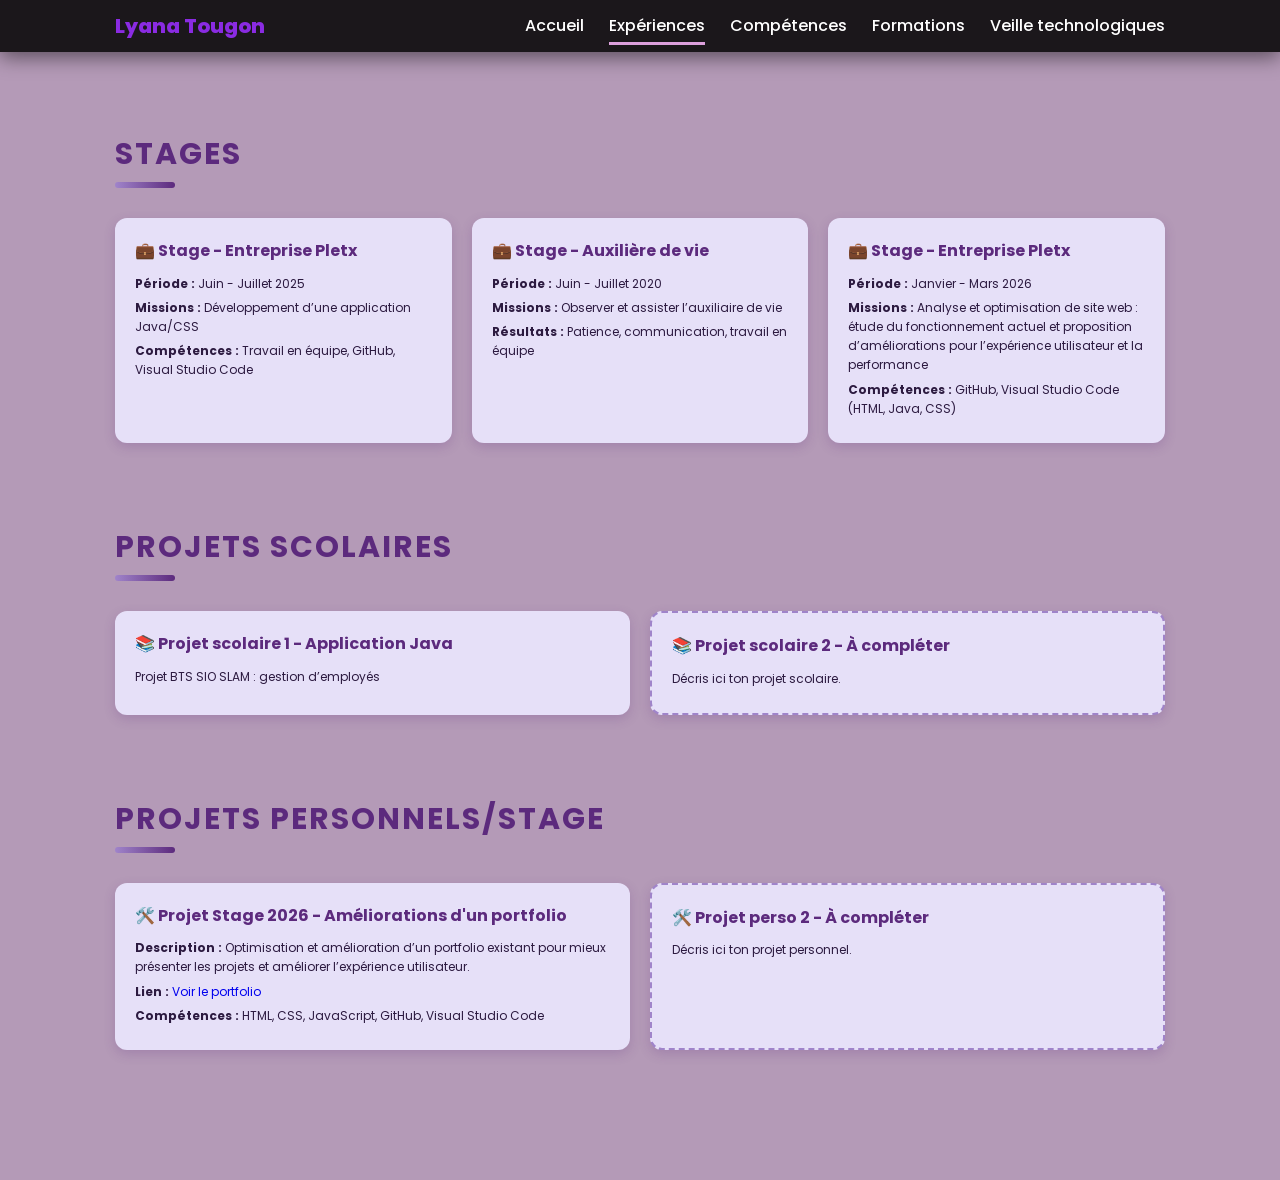
==== Experiences/experiences.html @ b2d7d59d "refaire portfolio" ====
<!DOCTYPE html>
<html lang="fr">
<head>
    <meta charset="UTF-8">
    <title>Expériences - Lyana Tougon</title>
    <!-- Google Fonts -->
    <link href="https://fonts.googleapis.com/css2?family=Poppins:wght@100;200;300;400;500;600;700&display=swap" rel="stylesheet">
    <!-- Font Awesome -->
    <link rel="stylesheet" href="https://cdnjs.cloudflare.com/ajax/libs/font-awesome/6.4.0/css/all.min.css"/>
    <!-- CSS global -->
    <link rel="stylesheet" href="../style.css">
    <!-- CSS spécifique aux expériences -->
    <link rel="stylesheet" href="experiences.css">
</head>
<body>
    <!-- Header -->
    <header>
        <a href="../index.html" class="logo">Lyana Tougon</a>
        <div class="menu-toggle" id="menu-toggle">
            <i class="fa fa-bars"></i>
        </div>
        <nav id="navbar" role="navigation">
            <a href="../index.html">Accueil</a>
            <a href="experiences.html" class="active">Expériences</a>
            <a href="../competences/competences.html">Compétences</a>
            <a href="../formations/formations.html">Formations</a>
            <a href="../veille/veille.html">Veille technologiques</a>
        </nav>
    </header>

    <!-- Section Expériences -->
    <section class="experiences">
       <!-- Stages -->
<h1>Stages</h1>
<div class="projects-grid">
    <div class="experience-card fade-in">
        <h2>💼 Stage - Entreprise Pletx</h2>
        <p><strong>Période :</strong> Juin - Juillet 2025</p>
        <p><strong>Missions :</strong> Développement d’une application Java/CSS</p>
        <p><strong>Compétences :</strong> Travail en équipe, GitHub, Visual Studio Code</p>
    </div>
    <div class="experience-card fade-in">
        <h2>💼 Stage - Auxilière de vie</h2>
        <p><strong>Période :</strong> Juin - Juillet 2020</p>
        <p><strong>Missions :</strong> Observer et assister l’auxiliaire de vie</p>
        <p><strong>Résultats :</strong> Patience, communication, travail en équipe</p>
    </div>
    <div class="experience-card fade-in">
        <h2>💼 Stage - Entreprise Pletx</h2>
        <p><strong>Période :</strong> Janvier - Mars 2026</p>
        <p><strong>Missions :</strong> Analyse et optimisation de site web : étude du fonctionnement actuel et proposition d’améliorations pour l’expérience utilisateur et la performance</p>
        <p><strong>Compétences :</strong> GitHub, Visual Studio Code (HTML, Java, CSS)</p>
    </div>
</div>

        <!-- Projets scolaires -->
        <h1>Projets scolaires</h1>
        <div class="projects-grid">
            <div class="experience-card fade-in">
                <h2>📚 Projet scolaire 1 - Application Java</h2>
                <p>Projet BTS SIO SLAM : gestion d’employés</p>
            </div>
            <div class="experience-card coming-soon fade-in">
                <h2>📚 Projet scolaire 2 - À compléter</h2>
                <p>Décris ici ton projet scolaire.</p>
            </div>
        </div>

<!-- Projets personnels -->
<h1>Projets personnels/Stage</h1>
<div class="projects-grid">
    <div class="experience-card fade-in">
        <h2>🛠️ Projet Stage 2026 - Améliorations d'un portfolio</h2>
        <p><strong>Description :</strong> Optimisation et amélioration d’un portfolio existant pour mieux présenter les projets et améliorer l’expérience utilisateur.</p>
        <p><strong>Lien :</strong> <a href="https://ton-portfolio.example.com" target="_blank">Voir le portfolio</a></p>
        <p><strong>Compétences :</strong> HTML, CSS, JavaScript, GitHub, Visual Studio Code</p>
    </div>
    <div class="experience-card coming-soon fade-in">
        <h2>🛠️ Projet perso 2 - À compléter</h2>
        <p>Décris ici ton projet personnel.</p>
    </div>
</div>
    </section>

    <!-- Script menu toggle -->
    <script>
        const menuToggle = document.getElementById('menu-toggle');
        const navbar = document.getElementById('navbar');
        menuToggle.addEventListener('click', () => {
            navbar.classList.toggle('active');
        });

        // Fade-in au scroll
        const faders = document.querySelectorAll('.fade-in');
        const appearOptions = { threshold: 0.2, rootMargin: "0px 0px -50px 0px" };

        const appearOnScroll = new IntersectionObserver(function(entries, appearOnScroll) {
            entries.forEach(entry => {
                if (!entry.isIntersecting) return;
                entry.target.classList.add('appear');
                appearOnScroll.unobserve(entry.target);
            });
        }, appearOptions);

        faders.forEach(fader => appearOnScroll.observe(fader));
    </script>
</body>
</html>
---- style.css ----
@import url('https://fonts.googleapis.com/css2?family=Poppins:wght@100;200;300;400;500;600;700&display=swap');

/* ========== VARIABLES ========== */
:root {
    --primary-color: plum;
    --secondary-color: blueviolet;
    --bg-gradient: linear-gradient(135deg, #000000, #0a001a, #1a0033, #3a0ca3);
    --text-color: #ffffff;
    --btn-bg: black;
    --btn-color: darkgrey;
}

/* ========== RESET & BASE ========== */
* {
    margin: 0;
    padding: 0;
    box-sizing: border-box;
    text-decoration: none;
    border: none;
    outline: none;
    font-family: 'Poppins', sans-serif;
}

html {
    font-size: 62.5%; /* 1rem = 10px */
}

body {
    width: 100%;
    min-height: 100vh;
    overflow-x: hidden;
    background: var(--bg-gradient);
    color: var(--text-color);
    line-height: 1.6;
}

/* ========== SOCIAL ICONS ========== */
.social-icons {
    display: flex;
    justify-content: center;
    gap: 1.5rem;
    margin-top: 2rem;
}

.social-icons a {
    display: inline-flex;
    justify-content: center;
    align-items: center;
    width: 4rem;
    height: 4rem;
    color: var(--primary-color);
    background-color: transparent;
    border: 0.2rem solid var(--primary-color);
    border-radius: 50%;
    font-size: 2rem;
    transition: all 0.3s ease;
    cursor: pointer;
}

.social-icons a:hover {
    color: black;
    background-color: var(--secondary-color);
    transform: scale(1.3) translateY(-5px);
    box-shadow: 0 0 25px var(--primary-color);
}

/* ========== BUTTONS ========== */
.btn {
    display: inline-block;
    padding: 1rem 2.8rem;
    background-color: var(--btn-bg);
    color: var(--btn-color);
    font-size: 1.6rem;
    font-weight: 600;
    letter-spacing: 0.3rem;
    border-radius: 4rem;
    border: 2px solid var(--primary-color);
    transition: all 0.3s ease;
    cursor: pointer;
}

.btn:hover {
    background-color: var(--primary-color);
    color: #000;
    transform: scale(1.05);
}

/* ========== HEADER & NAVIGATION ========== */
header {
    position: fixed;
    top: 0;
    left: 0;
    width: 100%;
    padding: 1rem 9%;
    background-color: rgba(0, 0, 0, 0.85);
    display: flex;
    justify-content: space-between;
    align-items: center;
    z-index: 100;
    box-shadow: 0 5px 20px rgba(0,0,0,0.5);
}

.logo {
    font-size: 2rem;
    color: var(--secondary-color);
    font-weight: 800;
    cursor: pointer;
    transition: transform 0.3s ease;
}

.logo:hover {
    transform: scale(1.1);
}

nav {
    display: flex;
    gap: 2.5rem;
}
/* Navbar liens */
nav a {
    position: relative;
    font-size: 1.6rem;
    color: #fff;
    font-weight: 500;
    padding: 0.3rem 0;
    transition: color 0.3s ease;
}

/* Animation d'un soulignement qui glisse */
nav a::after {
    content: '';
    position: absolute;
    left: 0;
    bottom: -3px; /* sous le texte */
    width: 0%;
    height: 3px;
    background-color: var(--primary-color);
    transition: width 0.3s ease;
}

nav a:hover::after,
nav a.active::after {
    width: 100%; /* fait glisser le soulignement sur toute la largeur */
}

nav a:hover {
    color: rgb(164, 155, 225); /* légère couleur de survol */
}
/* Hamburger menu - mobile */
.menu-toggle {
    display: none;
    font-size: 2.5rem;
    color: #fff;
    cursor: pointer;
}

/* Responsive navbar pour mobiles */
@media (max-width: 995px) {
    nav {
        position: absolute;
        top: 100%;
        right: 0;
        width: 100%;
        background-color: rgba(0,0,0,0.95);
        flex-direction: column;
        align-items: center;
        display: none;
        gap: 1.5rem;
        padding: 2rem 0;
        transition: all 0.3s ease;
    }

    nav a {
        font-size: 1.8rem;
    }

    nav.active {
        display: flex;
    }

    .menu-toggle {
        display: block;
    }
}

/* ========== SECTIONS ========== */
section {
    min-height: 100vh;
    padding: 5rem 9%;
}

/* ========== HOME ========== */
.home {
    display: flex;
    justify-content: center;
    align-items: center;
    gap: 5rem;
    flex-wrap: wrap;
}

.home-left, .home-right {
    flex: 1 1 400px;
}

.home-left {
    display: flex;
    justify-content: center;
}

.home-img img {
    width: 380px;
    height: 380px;
    border-radius: 50%;
    box-shadow: 0 0 20px var(--primary-color);
    cursor: pointer;
    transition: all 0.3s ease;
}

/* Texte équilibré */
.home-right .home-content h1 {
    font-size: 2.5rem;
    margin-bottom: 1.5rem;
}

.home-right .home-content h3 {
    font-size: 2rem;
    margin-bottom: 1.5rem;
}

.home-right .home-content p {
    font-size: 1.6rem;
    margin-bottom: 1.5rem;
}

.home-right .home-content h1 span,
.home-right .home-content h3 span {
    color: var(--primary-color);
}

/* Responsive home */
@media (max-width: 768px) {
    .home {
        flex-direction: column;
        gap: 2rem;
        padding: 5rem 2rem;
    }

    .home-left, .home-right {
        flex: unset;
    }

    .home-img img {
        width: 250px;
        height: 250px;
    }

    .home-right .home-content h1 {
        font-size: 2.2rem;
    }

    .home-right .home-content h3 {
        font-size: 1.8rem;
    }

    .home-right .home-content p {
        font-size: 1.5rem;
    }

    .home-right .home-content .btn {
        font-size: 1.5rem;
    }
}

/* ========== SOFT SKILLS ========== */
.soft-skills {
    max-width: 800px;
    margin: 5rem auto;
    text-align: center;
}

.soft-skills h2 {
    font-size: 2.5rem;
    color: #e0b3ff;
    margin-bottom: 2rem;
}

.skill {
    margin-bottom: 1.5rem;
}

.skill p {
    font-size: 1.6rem;
    margin-bottom: 0.5rem;
}

.skill-bar {
    width: 100%;
    height: 1rem;
    background: rgba(255, 255, 255, 0.2);
    border-radius: 5px;
    overflow: hidden;
}

.skill-progress {
    height: 100%;
    background: linear-gradient(90deg, #9b00ff, #e0b3ff);
    border-radius: 5px;
    transition: width 1s ease-in-out;
}
---- Experiences/experiences.css ----
/* ===== BODY ===== */
body {
    width: 100%;
    min-height: 100vh;
    overflow-x: hidden;
    background: #b49ab7; /* fond blanc */
    color: #2c1a40;      /* texte violet foncé */
    font-family: 'Poppins', sans-serif;
    padding: 0;
    margin: 0;
}

/* ===== TITRES ===== */
.experiences h1 {
    text-align: left;
    font-size: 3rem;
    font-weight: 700;
    color: #5c2a7d; /* violet foncé */
    text-transform: uppercase;
    letter-spacing: 2px;
    position: relative;
    margin-top: 80px;  /* plus d'espace avant le bloc */
    margin-bottom: 40px; /* espace après le titre */
}

.experiences h1::after {
    content: "";
    position: absolute;
    left: 0;
    bottom: -10px;
    width: 60px;
    height: 6px;
    background: linear-gradient(90deg, #a084ca, #5c2a7d); /* gradient violet doux */
    border-radius: 3px;
}

/* ===== GRILLE DE PROJETS ===== */
.projects-grid {
    display: grid;
    grid-template-columns: repeat(auto-fit, minmax(250px, 1fr));
    gap: 20px;
    margin-bottom: 80px; /* espace entre chaque bloc de projets */
}

/* ===== BLOCS EXPERIENCE ===== */
.experience-card {
    background: #e6e0f8; /* violet très clair */
    padding: 20px;
    border-radius: 12px;
    box-shadow: 0px 4px 12px rgba(92, 42, 125, 0.2);
    transition: transform 0.3s ease, box-shadow 0.3s ease;
    opacity: 0;
    transform: translateY(30px);
}

.experience-card.appear {
    opacity: 1;
    transform: translateY(0);
    transition: all 0.6s ease-out;
}

.experience-card:hover {
    transform: translateY(-5px) scale(1.02);
    box-shadow: 0 8px 20px rgba(92, 42, 125, 0.3);
}

.experience-card h2 {
    font-size: 1.6rem;
    color: #5c2a7d; /* violet foncé */
    margin-bottom: 10px;
}

.experience-card p {
    font-size: 1.2rem;
    line-height: 1.6;
    margin: 5px 0;
    color: #2c1a40; 
}

/* ===== PROJETS À COMPLETER ===== */
.coming-soon {
    opacity: 0.7;
    border: 2px dashed #a084ca; /* violet pastel */
}

/* ===== RESPONSIVE ===== */
@media (max-width: 1024px) {
    .experiences h1 {
        font-size: 2.5rem;
    }

    .experience-card h2 {
        font-size: 1.5rem;
    }
}

@media (max-width: 768px) {
    .experiences h1 {
        font-size: 2rem;
        margin-top: 60px;
        margin-bottom: 30px;
    }

    .experience-card h2 {
        font-size: 1.3rem;
    }

    .experience-card p {
        font-size: 1rem;
    }
}
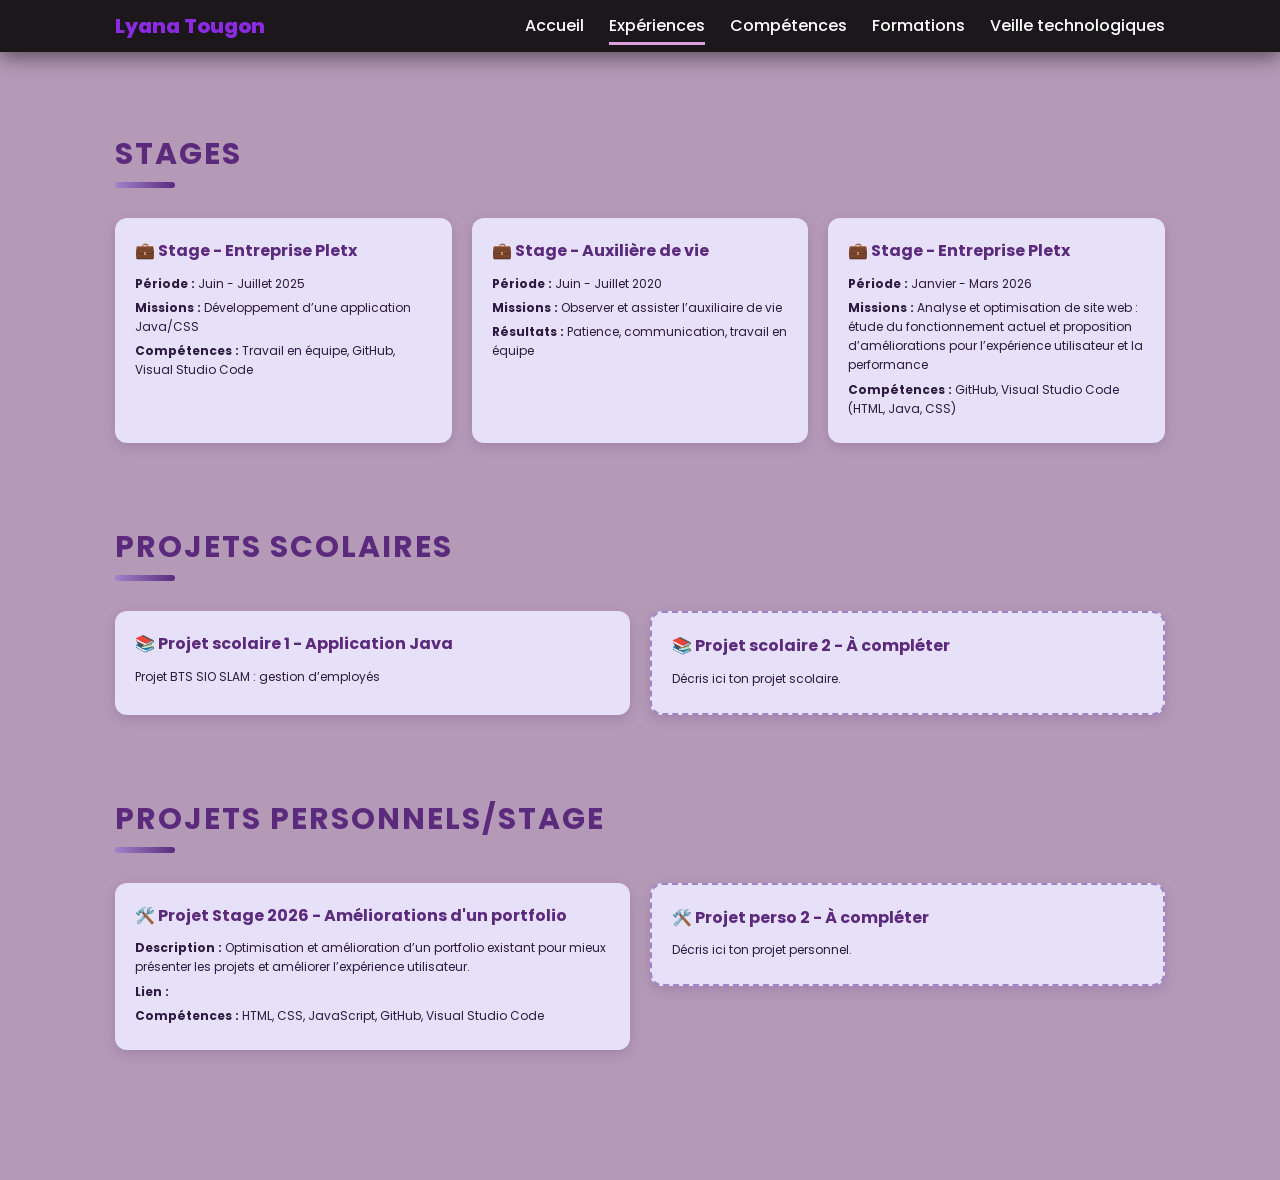
==== commit fb952b55: "Mise à jour de experiences.html" ====
--- a/Experiences/experiences.html
+++ b/Experiences/experiences.html
@@ -72,7 +72,7 @@
     <div class="experience-card fade-in">
         <h2>🛠️ Projet Stage 2026 - Améliorations d'un portfolio</h2>
         <p><strong>Description :</strong> Optimisation et amélioration d’un portfolio existant pour mieux présenter les projets et améliorer l’expérience utilisateur.</p>
-        <p><strong>Lien :</strong> <a href="https://ton-portfolio.example.com" target="_blank">Voir le portfolio</a></p>
+        <p><strong>Lien :</strong> <a href="https://lyanatougon.github.io/Portfolio_Pletx/"</a></p>
         <p><strong>Compétences :</strong> HTML, CSS, JavaScript, GitHub, Visual Studio Code</p>
     </div>
     <div class="experience-card coming-soon fade-in">
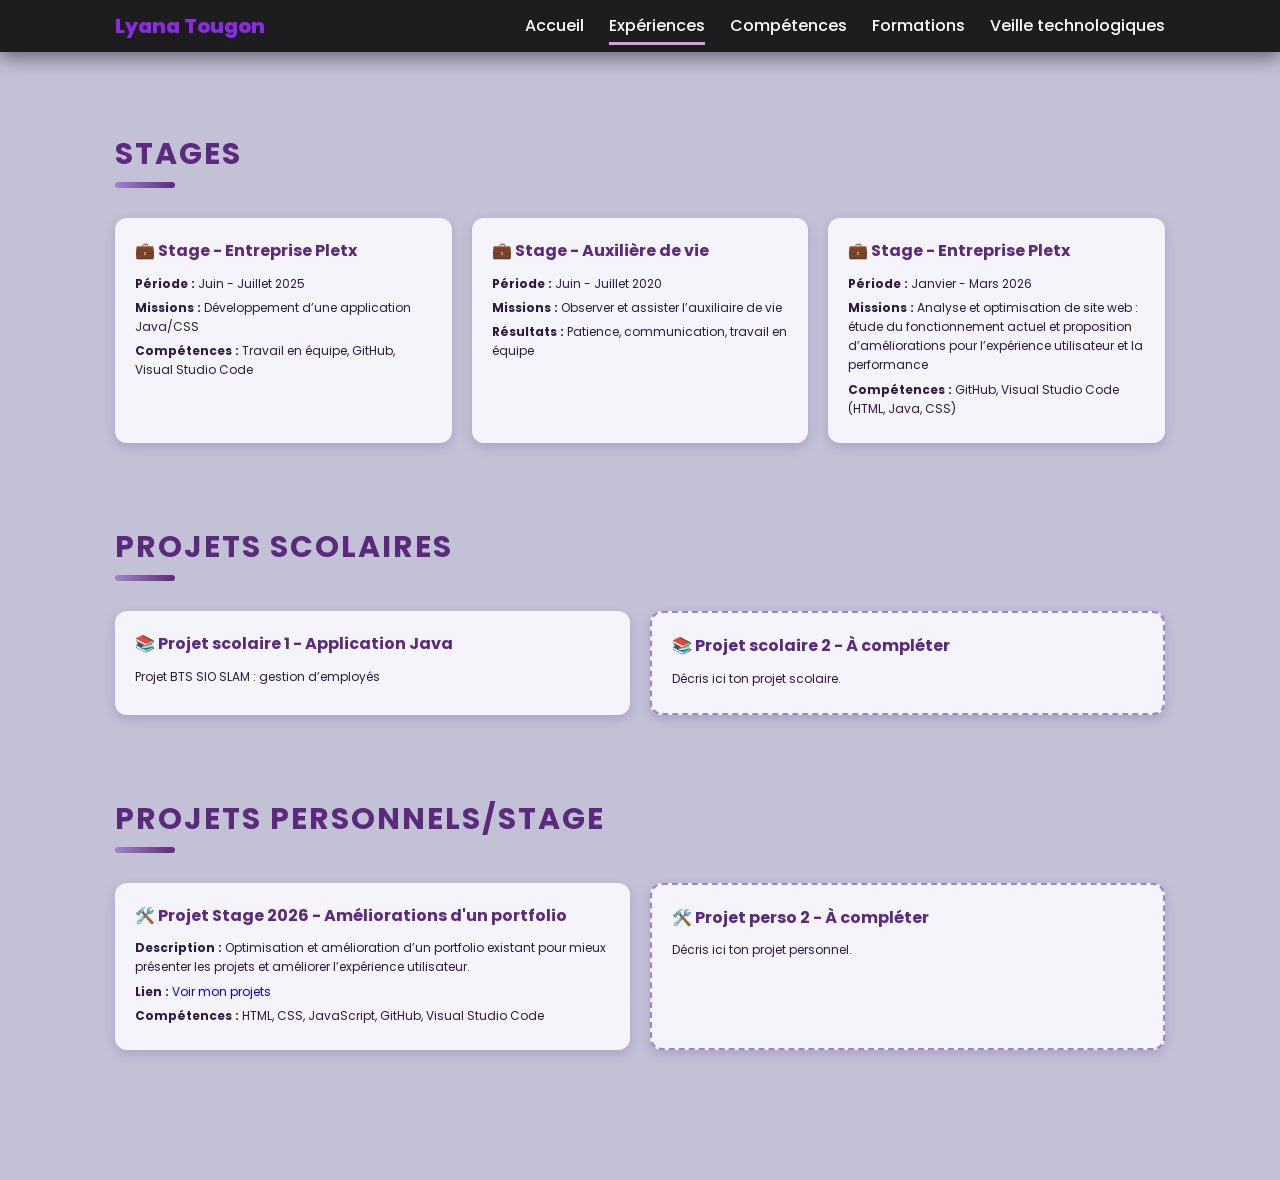
==== commit 84cb6b1e: "Toutes les pages crée" ====
--- a/Experiences/experiences.html
+++ b/Experiences/experiences.html
@@ -22,9 +22,9 @@
         <nav id="navbar" role="navigation">
             <a href="../index.html">Accueil</a>
             <a href="experiences.html" class="active">Expériences</a>
-            <a href="../competences/competences.html">Compétences</a>
-            <a href="../formations/formations.html">Formations</a>
-            <a href="../veille/veille.html">Veille technologiques</a>
+            <a href="../Compétences/competences.html">Compétences</a>
+            <a href="../Formations/formation.html">Formations</a>
+            <a href="../Veille_technologique/veilletechno.html">Veille technologiques</a>
         </nav>
     </header>
 
@@ -72,7 +72,7 @@
     <div class="experience-card fade-in">
         <h2>🛠️ Projet Stage 2026 - Améliorations d'un portfolio</h2>
         <p><strong>Description :</strong> Optimisation et amélioration d’un portfolio existant pour mieux présenter les projets et améliorer l’expérience utilisateur.</p>
-        <p><strong>Lien :</strong> <a href="https://lyanatougon.github.io/Portfolio_Pletx/"</a></p>
+        <p><strong>Lien :</strong> <a href="https://lyanatougon.github.io/Portfolio_Pletx/" target="_blank">Voir mon projets</a></p>
         <p><strong>Compétences :</strong> HTML, CSS, JavaScript, GitHub, Visual Studio Code</p>
     </div>
     <div class="experience-card coming-soon fade-in">
--- a/Experiences/experiences.css
+++ b/Experiences/experiences.css
@@ -3,7 +3,7 @@
     width: 100%;
     min-height: 100vh;
     overflow-x: hidden;
-    background: #b49ab7; /* fond blanc */
+    background: #c2c1d6; /* fond blanc */
     color: #2c1a40;      /* texte violet foncé */
     font-family: 'Poppins', sans-serif;
     padding: 0;
@@ -44,7 +44,7 @@
 
 /* ===== BLOCS EXPERIENCE ===== */
 .experience-card {
-    background: #e6e0f8; /* violet très clair */
+    background: #f6f4fb; /* violet très clair */
     padding: 20px;
     border-radius: 12px;
     box-shadow: 0px 4px 12px rgba(92, 42, 125, 0.2);
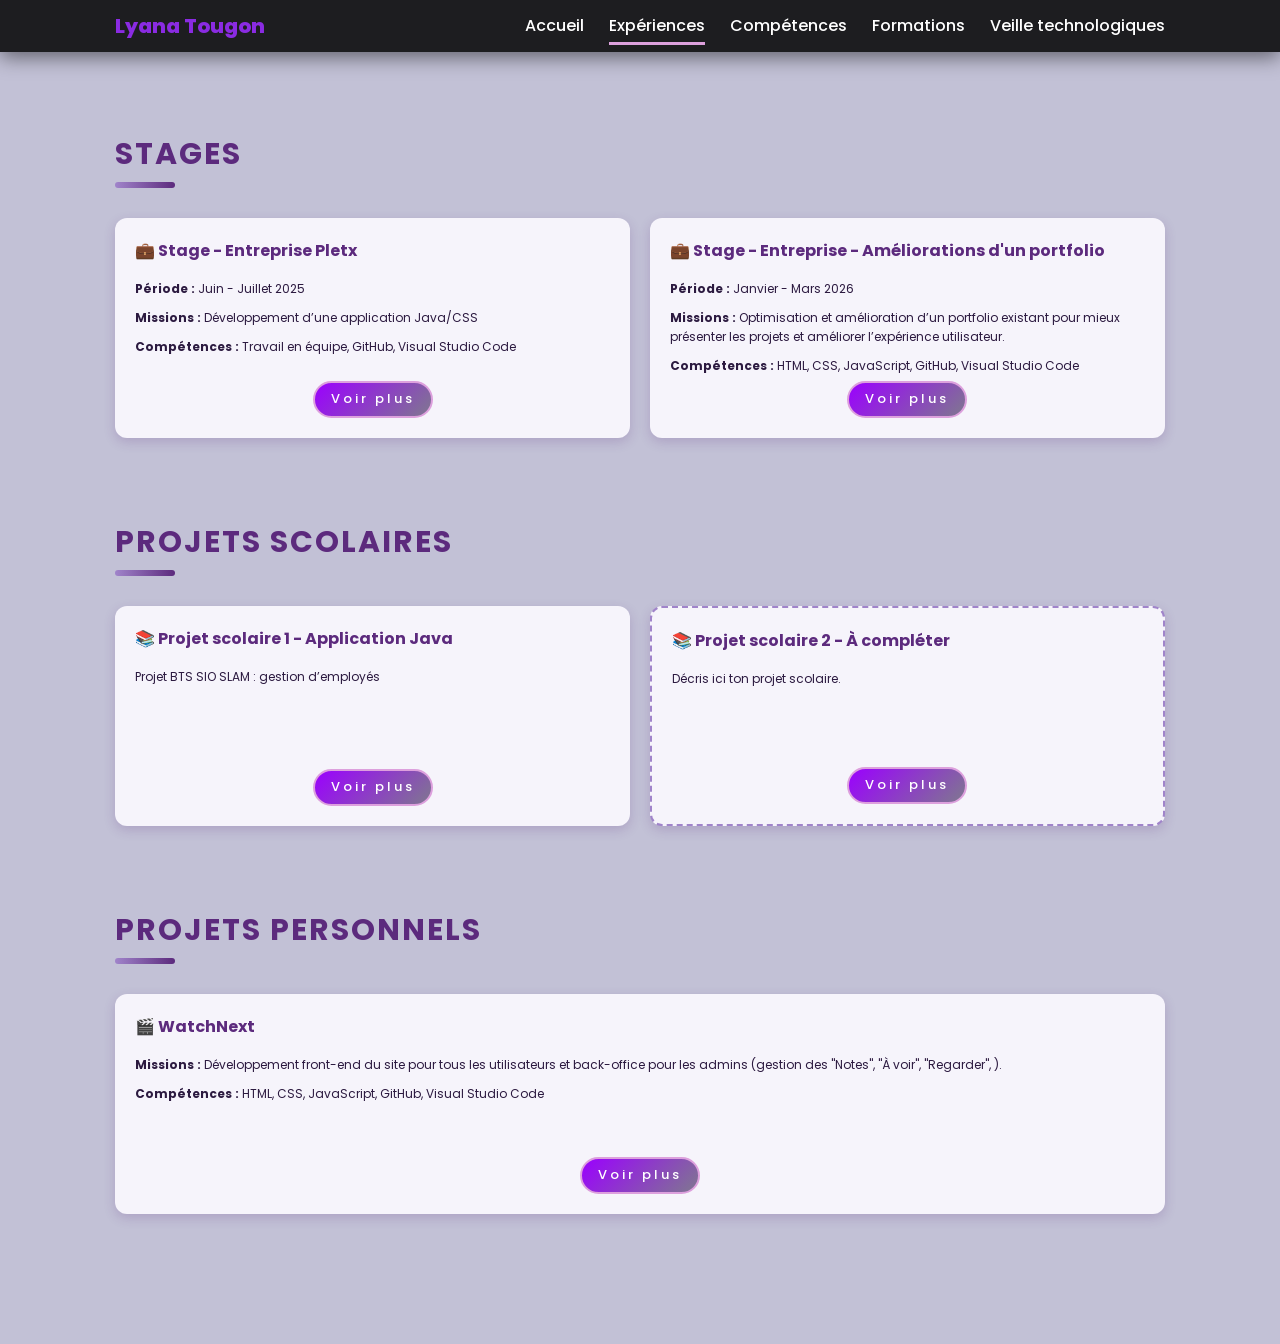
==== commit 8a35d1b2: "expérience modif" ====
--- a/Experiences/experiences.html
+++ b/Experiences/experiences.html
@@ -21,7 +21,7 @@
         </div>
         <nav id="navbar" role="navigation">
             <a href="../index.html">Accueil</a>
-            <a href="experiences.html" class="active">Expériences</a>
+            <a href="../Experiences/experiences.html" class="active">Expériences</a>
             <a href="../Compétences/competences.html">Compétences</a>
             <a href="../Formations/formation.html">Formations</a>
             <a href="../Veille_technologique/veilletechno.html">Veille technologiques</a>
@@ -38,18 +38,15 @@
         <p><strong>Période :</strong> Juin - Juillet 2025</p>
         <p><strong>Missions :</strong> Développement d’une application Java/CSS</p>
         <p><strong>Compétences :</strong> Travail en équipe, GitHub, Visual Studio Code</p>
+            <a href="Projets/Stageplet/stageplet.html" class="btn">Voir plus</a>
     </div>
+
     <div class="experience-card fade-in">
-        <h2>💼 Stage - Auxilière de vie</h2>
-        <p><strong>Période :</strong> Juin - Juillet 2020</p>
-        <p><strong>Missions :</strong> Observer et assister l’auxiliaire de vie</p>
-        <p><strong>Résultats :</strong> Patience, communication, travail en équipe</p>
-    </div>
-    <div class="experience-card fade-in">
-        <h2>💼 Stage - Entreprise Pletx</h2>
+        <h2>💼 Stage - Entreprise - Améliorations d'un portfolio</h2>
         <p><strong>Période :</strong> Janvier - Mars 2026</p>
-        <p><strong>Missions :</strong> Analyse et optimisation de site web : étude du fonctionnement actuel et proposition d’améliorations pour l’expérience utilisateur et la performance</p>
-        <p><strong>Compétences :</strong> GitHub, Visual Studio Code (HTML, Java, CSS)</p>
+        <p><strong>Missions :</strong> Optimisation et amélioration d’un portfolio existant pour mieux présenter les projets et améliorer l’expérience utilisateur.</p>
+        <p><strong>Compétences :</strong> HTML, CSS, JavaScript, GitHub, Visual Studio Code</p>
+        <a href="Projets/Portfolio/portfolioplet.html" class="btn">Voir plus</a>
     </div>
 </div>
 
@@ -59,26 +56,25 @@
             <div class="experience-card fade-in">
                 <h2>📚 Projet scolaire 1 - Application Java</h2>
                 <p>Projet BTS SIO SLAM : gestion d’employés</p>
+                <a href="projet-portfolio.html" class="btn">Voir plus</a>
             </div>
             <div class="experience-card coming-soon fade-in">
                 <h2>📚 Projet scolaire 2 - À compléter</h2>
                 <p>Décris ici ton projet scolaire.</p>
+                <a href="projet-portfolio.html" class="btn">Voir plus</a>
             </div>
         </div>
 
 <!-- Projets personnels -->
-<h1>Projets personnels/Stage</h1>
+<h1>Projets personnels</h1>
 <div class="projects-grid">
-    <div class="experience-card fade-in">
-        <h2>🛠️ Projet Stage 2026 - Améliorations d'un portfolio</h2>
-        <p><strong>Description :</strong> Optimisation et amélioration d’un portfolio existant pour mieux présenter les projets et améliorer l’expérience utilisateur.</p>
-        <p><strong>Lien :</strong> <a href="https://lyanatougon.github.io/Portfolio_Pletx/" target="_blank">Voir mon projets</a></p>
-        <p><strong>Compétences :</strong> HTML, CSS, JavaScript, GitHub, Visual Studio Code</p>
-    </div>
-    <div class="experience-card coming-soon fade-in">
-        <h2>🛠️ Projet perso 2 - À compléter</h2>
-        <p>Décris ici ton projet personnel.</p>
-    </div>
+<div class="experience-card fade-in">
+    <h2>🎬 WatchNext</h2>
+    <p><strong>Missions :</strong> Développement front-end du site pour tous les utilisateurs et back-office pour les admins (gestion des "Notes", "À voir", "Regarder", ).</p>
+    <p><strong>Compétences :</strong> HTML, CSS, JavaScript, GitHub, Visual Studio Code</p>
+    <a href="./Projets/WatchNext/watchnext.html" class="btn">Voir plus</a>
+</div>
+
 </div>
     </section>
 
--- a/style.css
+++ b/style.css
@@ -306,4 +306,50 @@
     background: linear-gradient(90deg, #9b00ff, #e0b3ff);
     border-radius: 5px;
     transition: width 1s ease-in-out;
+}
+/* ========== CARDS EXPERIENCES (ALIGNEMENT PRO) ========== */
+.experience-card {
+    display: flex;
+    flex-direction: column;
+    justify-content: space-between;
+    min-height: 220px; /* même taille pour toutes les cartes */
+    padding: 2rem;
+    border-radius: 15px;
+    background: rgba(255, 255, 255, 0.05);
+    box-shadow: 0 0 10px rgba(227, 196, 247, 0.2);
+    transition: 0.3s;
+}
+
+/* Effet au survol des cartes */
+.experience-card:hover {
+    transform: translateY(-5px);
+    box-shadow: 0 0 20px rgba(159, 137, 174, 0.6);
+}
+
+
+/* ========== BOUTONS (PETIT + EN BAS) ========== */
+.btn {
+    display: inline-block;
+    padding: 0.6rem 1.6rem;
+    font-size: 1.3rem;
+    font-weight: 500;
+    border-radius: 30px;
+    background: linear-gradient(135deg, #9b00ff, #7f788f);
+    color: #fff;
+    text-decoration: none;
+    transition: all 0.3s ease;
+    margin-top: auto; /* pousse en bas */
+    align-self: center; /* centre le bouton */
+}
+
+/* Hover bouton */
+.btn:hover {
+    transform: scale(1.05);
+    box-shadow: 0 0 15px rgba(141, 133, 147, 0.8);
+}
+
+
+/* ========== ESPACEMENT INTERNE TEXTE ========== */
+.experience-card p {
+    margin-bottom: 0.8rem;
 }
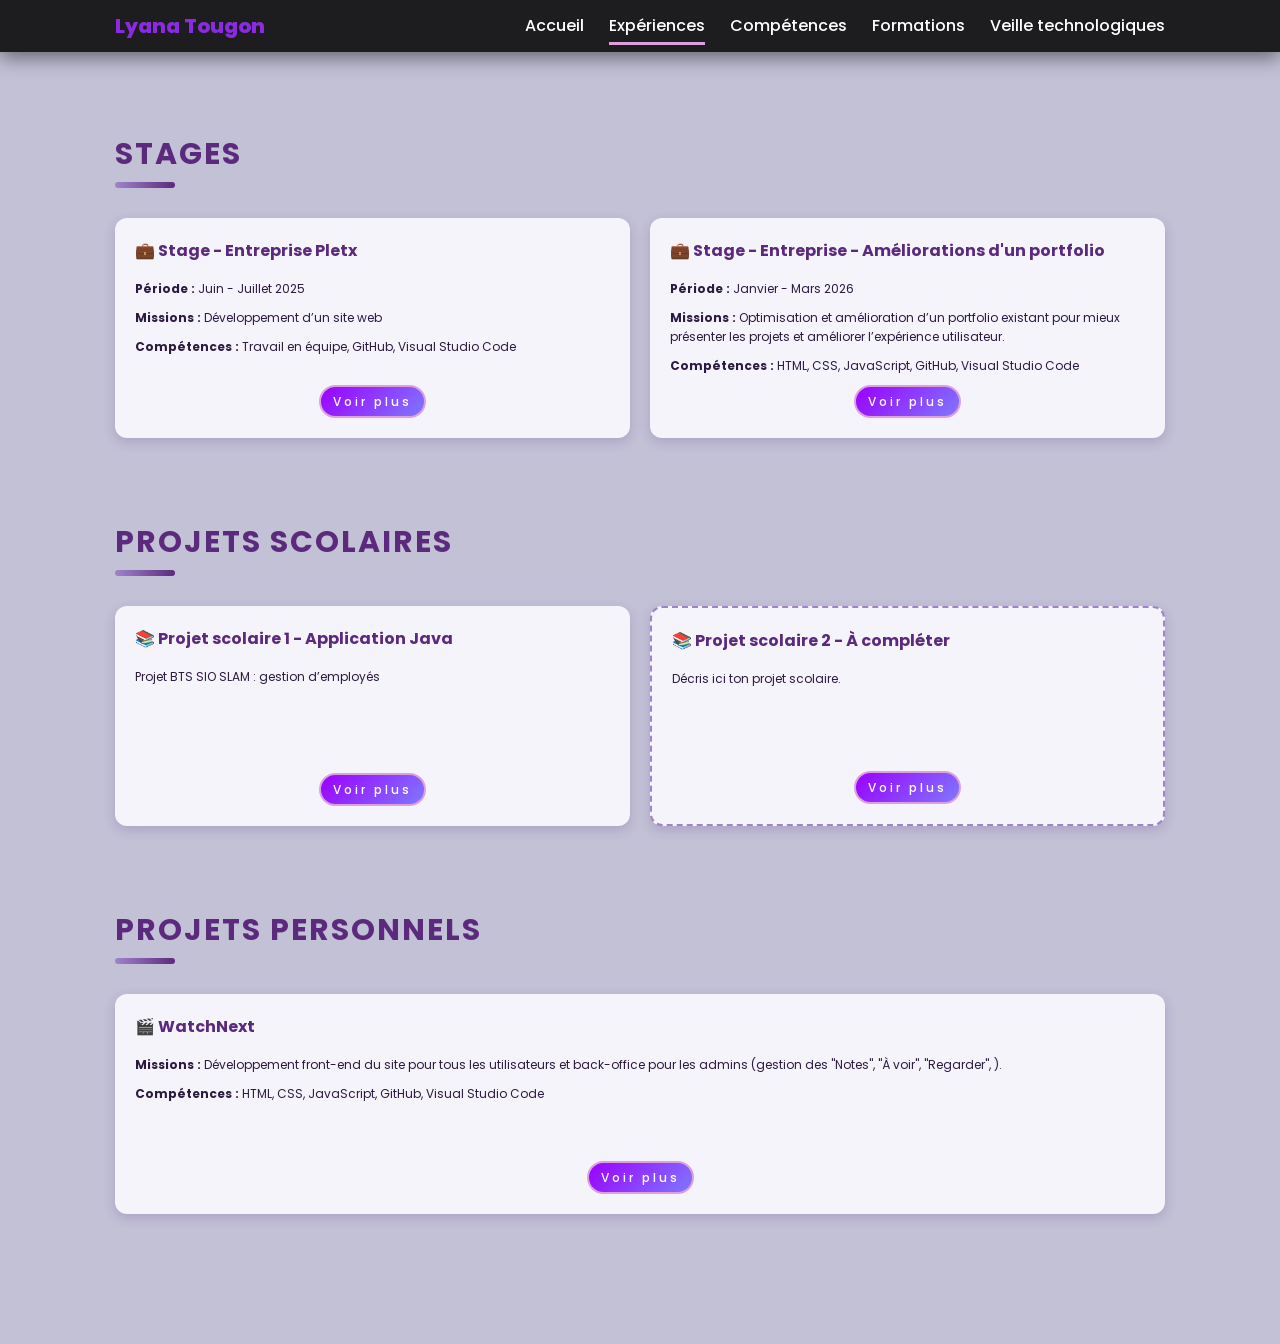
==== commit 406c8fb4: "verif" ====
--- a/Experiences/experiences.html
+++ b/Experiences/experiences.html
@@ -36,9 +36,9 @@
     <div class="experience-card fade-in">
         <h2>💼 Stage - Entreprise Pletx</h2>
         <p><strong>Période :</strong> Juin - Juillet 2025</p>
-        <p><strong>Missions :</strong> Développement d’une application Java/CSS</p>
+        <p><strong>Missions :</strong> Développement d’un site web</p>
         <p><strong>Compétences :</strong> Travail en équipe, GitHub, Visual Studio Code</p>
-            <a href="Projets/Stageplet/stageplet.html" class="btn">Voir plus</a>
+            <a href="./Projets/Stageplet/stageplet.html" class="btn">Voir plus</a>
     </div>
 
     <div class="experience-card fade-in">
@@ -46,7 +46,7 @@
         <p><strong>Période :</strong> Janvier - Mars 2026</p>
         <p><strong>Missions :</strong> Optimisation et amélioration d’un portfolio existant pour mieux présenter les projets et améliorer l’expérience utilisateur.</p>
         <p><strong>Compétences :</strong> HTML, CSS, JavaScript, GitHub, Visual Studio Code</p>
-        <a href="Projets/Portfolio/portfolioplet.html" class="btn">Voir plus</a>
+        <a href="./Projets/Portfolio/portfolioplet.html" class="btn">Voir plus</a>
     </div>
 </div>
 
--- a/style.css
+++ b/style.css
@@ -352,4 +352,112 @@
 /* ========== ESPACEMENT INTERNE TEXTE ========== */
 .experience-card p {
     margin-bottom: 0.8rem;
+}
+/* ========== VARIABLES ========== */
+:root {
+    --primary-color: plum;
+    --secondary-color: blueviolet;
+    --bg-gradient: linear-gradient(135deg, #000000, #0a001a, #1a0033, #3a0ca3);
+    --text-color: #ffffff;
+}
+
+/* ========== RESET & BASE ========== */
+* {
+    margin: 0;
+    padding: 0;
+    box-sizing: border-box;
+    font-family: 'Poppins', sans-serif;
+}
+
+body {
+    width: 100%;
+    min-height: 100vh;
+    background: var(--bg-gradient);
+    color: var(--text-color);
+    line-height: 1.6;
+}
+
+/* ========== SECTION EXPERIENCES ========== */
+.projects-grid {
+    display: grid;
+    grid-template-columns: repeat(auto-fit, minmax(280px, 1fr));
+    gap: 2rem;
+    margin-bottom: 3rem;
+}
+
+.experience-card {
+    display: flex;
+    flex-direction: column;
+    justify-content: space-between;
+    min-height: 220px;
+    padding: 1.8rem 1.5rem;
+    border-radius: 15px;
+    background: rgba(255, 255, 255, 0.05);
+    box-shadow: 0 0 10px rgba(227, 196, 247, 0.2);
+    transition: transform 0.3s, box-shadow 0.3s;
+}
+
+.experience-card:hover {
+    transform: translateY(-5px);
+    box-shadow: 0 0 20px rgba(159, 137, 174, 0.6);
+}
+
+.experience-card h2 {
+    font-size: 1.8rem;
+    margin-bottom: 1rem;
+    color: var(--primary-color);
+}
+
+.experience-card p {
+    font-size: 1.4rem;
+    margin-bottom: 0.8rem;
+    color: #ddd;
+}
+
+/* ========== BOUTON “Voir plus” ========== */
+.btn {
+    display: inline-block;
+    padding: 0.5rem 1.2rem;
+    font-size: 1.2rem;
+    font-weight: 500;
+    border-radius: 30px;
+    background: linear-gradient(135deg, #9b00ff, #7f78ff);
+    color: #fff;
+    text-decoration: none;
+    text-align: center;
+    transition: all 0.3s ease;
+    margin-top: auto; /* pousse en bas */
+    align-self: center; /* centre le bouton horizontalement */
+}
+
+.btn:hover {
+    transform: scale(1.05);
+    box-shadow: 0 0 15px rgba(141, 133, 147, 0.8);
+}
+
+/* ========== TITRES SECTIONS ========== */
+.experiences h1 {
+    font-size: 2.5rem;
+    margin: 3rem 0 2rem 0;
+    color: var(--primary-color);
+}
+
+/* ========== RESPONSIVE ========== */
+@media (max-width: 768px) {
+    .projects-grid {
+        grid-template-columns: 1fr;
+    }
+
+    .experience-card h2 {
+        font-size: 1.6rem;
+    }
+
+    .experience-card p {
+        font-size: 1.3rem;
+    }
+
+    .btn {
+        font-size: 1.1rem;
+        padding: 0.4rem 1rem;
+    }
 }
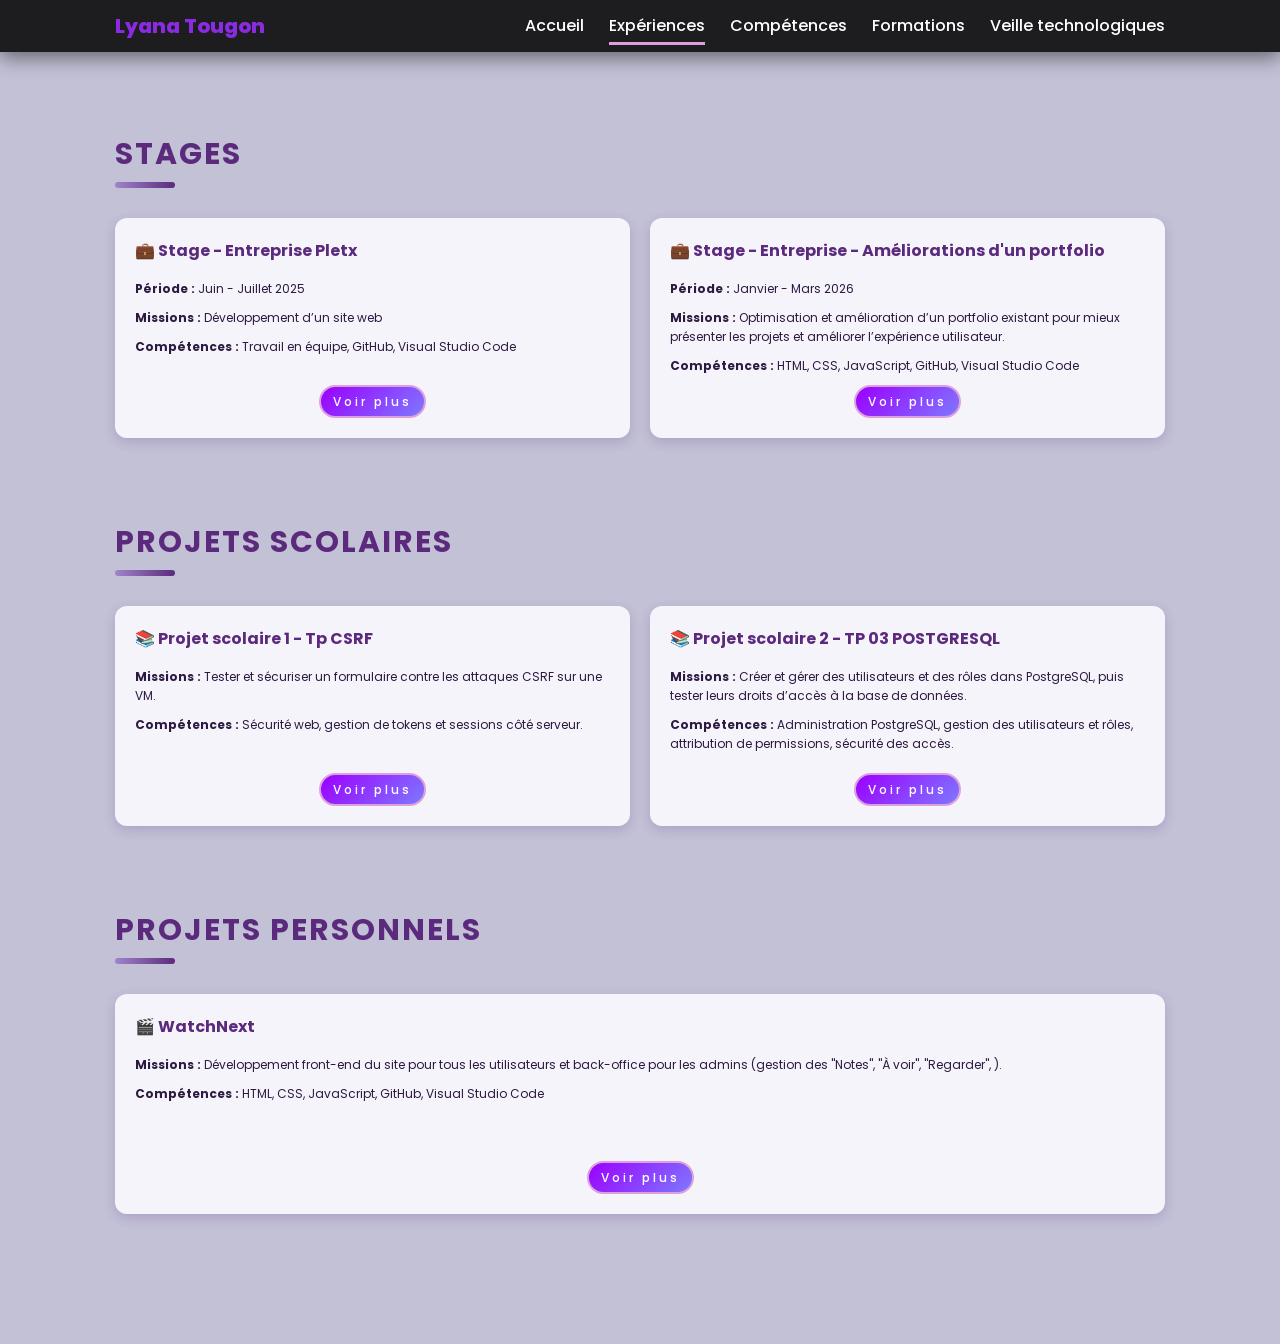
==== commit 096717e3: "Mise à jour expériences" ====
--- a/Experiences/experiences.html
+++ b/Experiences/experiences.html
@@ -54,14 +54,16 @@
         <h1>Projets scolaires</h1>
         <div class="projects-grid">
             <div class="experience-card fade-in">
-                <h2>📚 Projet scolaire 1 - Application Java</h2>
-                <p>Projet BTS SIO SLAM : gestion d’employés</p>
-                <a href="projet-portfolio.html" class="btn">Voir plus</a>
+                <h2>📚 Projet scolaire 1 - Tp CSRF</h2>
+                <p><strong>Missions :</strong> Tester et sécuriser un formulaire contre les attaques CSRF sur une VM.</p>
+                 <p><strong>Compétences :</strong> Sécurité web, gestion de tokens et sessions côté serveur.</p>
+                <a href="./Projets/Tpcsrf/tpcsrf.html" class="btn">Voir plus</a>
             </div>
-            <div class="experience-card coming-soon fade-in">
-                <h2>📚 Projet scolaire 2 - À compléter</h2>
-                <p>Décris ici ton projet scolaire.</p>
-                <a href="projet-portfolio.html" class="btn">Voir plus</a>
+            <div class="experience-card fade-in">
+                <h2>📚 Projet scolaire 2 - TP 03 POSTGRESQL</h2>
+                <p><strong>Missions :</strong> Créer et gérer des utilisateurs et des rôles dans PostgreSQL, puis tester leurs droits d’accès à la base de données.</p>
+                 <p><strong>Compétences :</strong> Administration PostgreSQL, gestion des utilisateurs et rôles, attribution de permissions, sécurité des accès.</p>
+                <a href="./Projets/Tppostgresql/tppostgresql.html" class="btn">Voir plus</a>
             </div>
         </div>
 
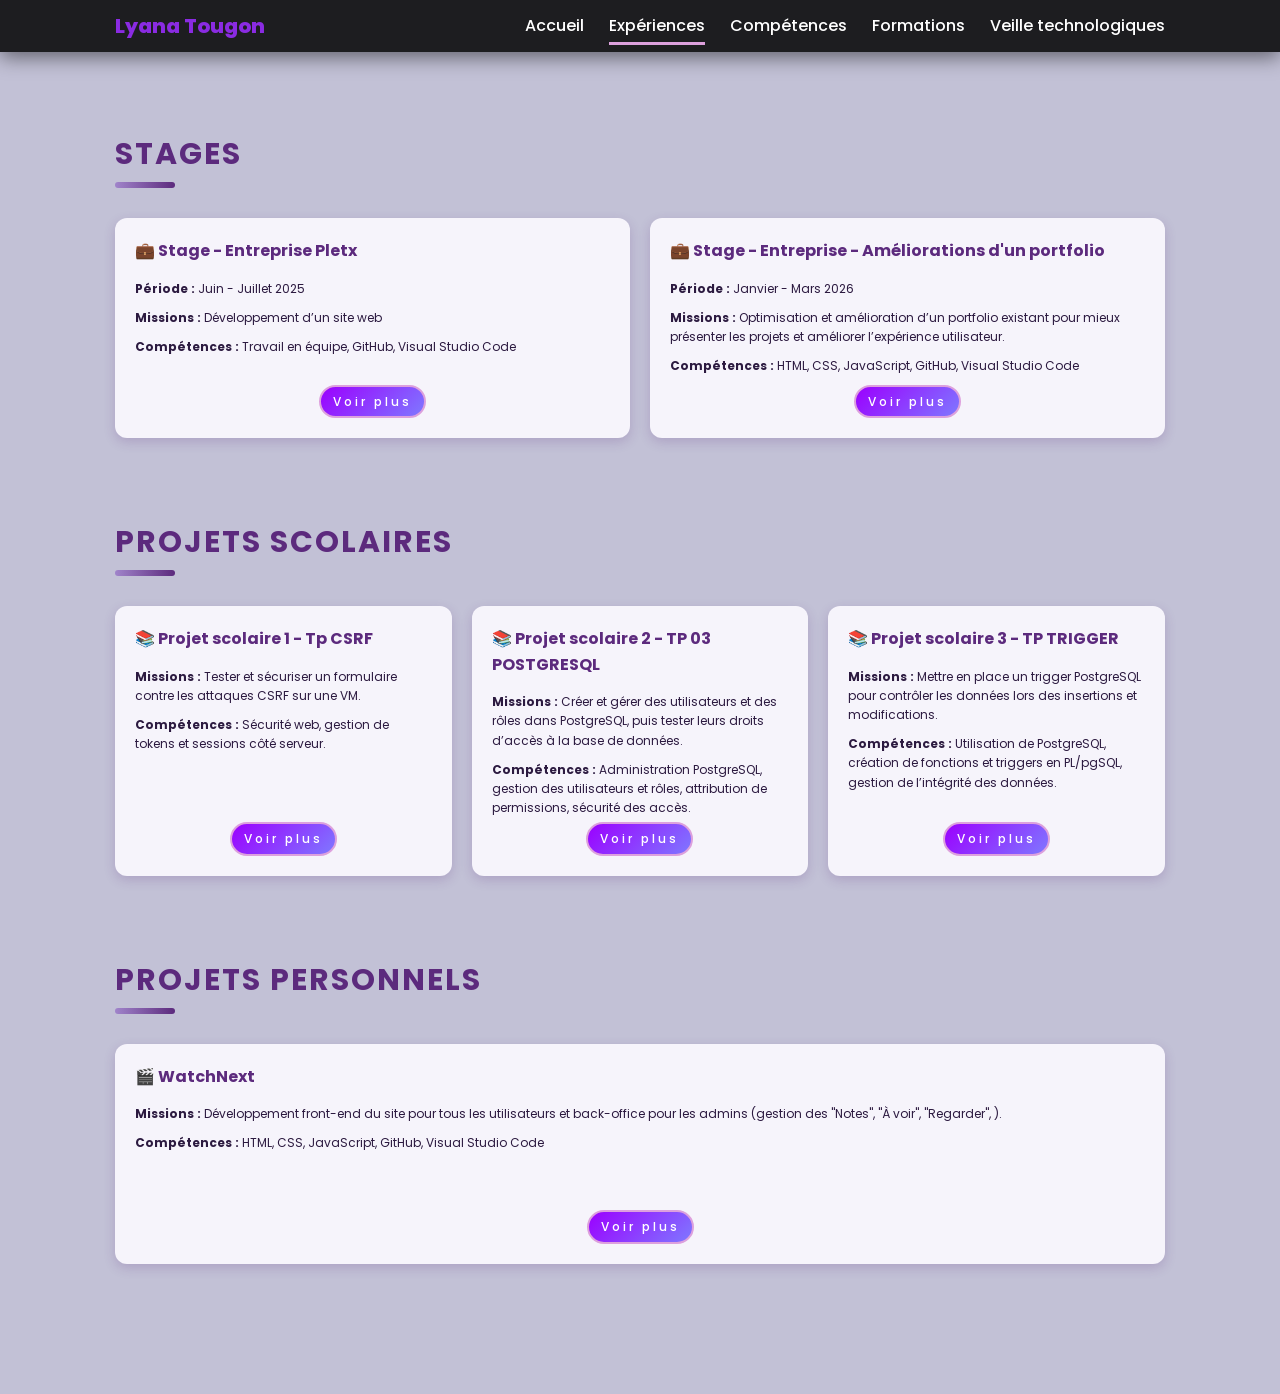
==== commit a2a218b5: "Mise à jour expériences" ====
--- a/Experiences/experiences.html
+++ b/Experiences/experiences.html
@@ -65,6 +65,12 @@
                  <p><strong>Compétences :</strong> Administration PostgreSQL, gestion des utilisateurs et rôles, attribution de permissions, sécurité des accès.</p>
                 <a href="./Projets/Tppostgresql/tppostgresql.html" class="btn">Voir plus</a>
             </div>
+                        <div class="experience-card fade-in">
+                <h2>📚 Projet scolaire 3 - TP TRIGGER</h2>
+                <p><strong>Missions :</strong> Mettre en place un trigger PostgreSQL pour contrôler les données lors des insertions et modifications.</p>
+                 <p><strong>Compétences :</strong> Utilisation de PostgreSQL, création de fonctions et triggers en PL/pgSQL, gestion de l’intégrité des données.</p>
+                <a href="./Projets/Tptrigger/tptrigger.html" class="btn">Voir plus</a>
+            </div>
         </div>
 
 <!-- Projets personnels -->
